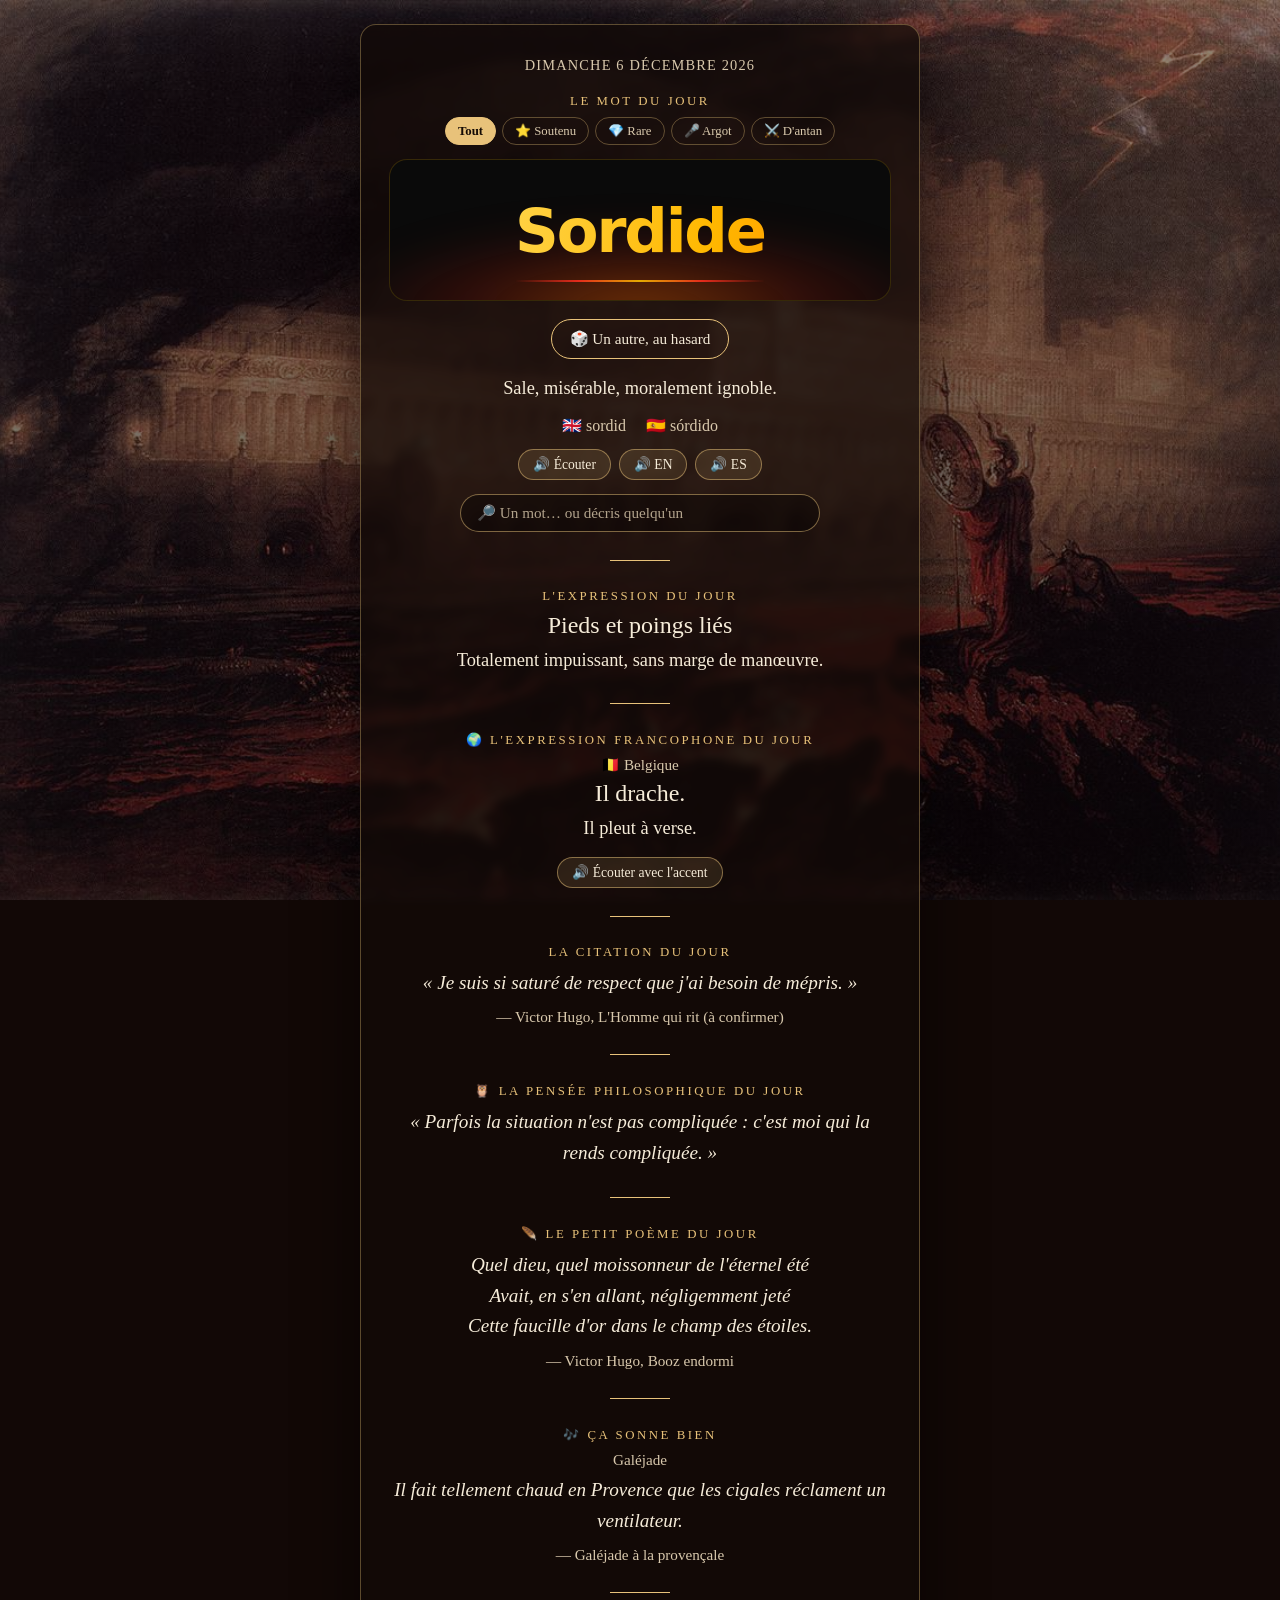
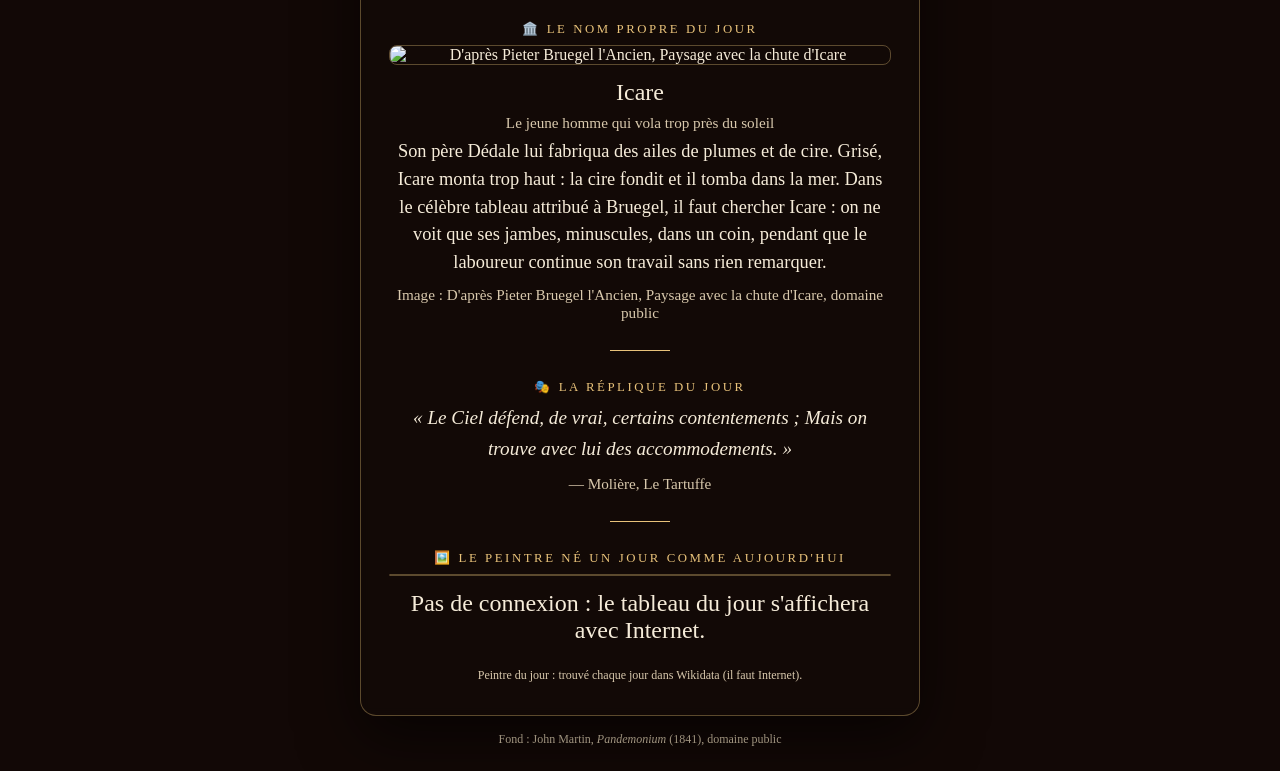
==== index.html @ 95950f17 "Pandémonium des mots Co-Authored-By: Claude Opus 5.5 <noreply@anthropic.com>" ====
<!DOCTYPE html>
<html lang="fr">
<head>
  <meta charset="UTF-8">
  <meta name="viewport" content="width=device-width, initial-scale=1">
  <title>Mot du jour</title>
  <link rel="stylesheet" href="style.css">
</head>
<body>
  <main class="carte">
    <p class="date" id="date">…</p>

    <section class="bloc">
      <h2 class="etiquette" id="etiquette-mot">Le mot du jour</h2>
      <div class="categories" id="categories">
        <button class="categorie active" data-cat="tout" type="button">Tout</button>
        <button class="categorie" data-cat="utile" type="button">⭐ Soutenu</button>
        <button class="categorie" data-cat="rare" type="button">💎 Rare</button>
        <button class="categorie" data-cat="argot" type="button">🎤 Argot</button>
        <button class="categorie" data-cat="antan" type="button">⚔️ D'antan</button>
      </div>
      <div class="feu">
        <h1 class="mot" id="mot">…</h1>
      </div>
      <button class="bouton bouton-haut" id="hasard" type="button">🎲 Un autre, au hasard</button>
      <p class="definition" id="definition">…</p>
      <p class="langues">
        <span>🇬🇧 <span id="anglais">…</span></span>
        <span>🇪🇸 <span id="espagnol">…</span></span>
      </p>
      <div class="voix" id="voix">
        <button class="bouton-voix" type="button" data-langue="fr">🔊 Écouter</button>
        <button class="bouton-voix" type="button" data-langue="en">🔊 EN</button>
        <button class="bouton-voix" type="button" data-langue="es">🔊 ES</button>
      </div>
      <div class="recherche">
        <input class="champ-recherche" id="recherche" type="search" placeholder="🔎 Un mot… ou décris quelqu'un" autocomplete="off" aria-label="Chercher un mot">
        <ul class="resultats" id="resultats" hidden></ul>
      </div>
    </section>

    <hr class="separateur">

    <section class="bloc">
      <h2 class="etiquette">L'expression du jour</h2>
      <p class="expression" id="expression">…</p>
      <p class="definition" id="sens">…</p>
    </section>

    <hr class="separateur">

    <section class="bloc">
      <h2 class="etiquette">🌍 L'expression francophone du jour</h2>
      <p class="pays" id="pays">…</p>
      <p class="expression" id="francophone">…</p>
      <p class="definition" id="francophone-sens">…</p>
      <div class="voix">
        <button class="bouton-voix" id="ecouter-accent" type="button">🔊 Écouter avec l'accent</button>
      </div>
    </section>

    <hr class="separateur">

    <section class="bloc">
      <h2 class="etiquette">La citation du jour</h2>
      <blockquote class="citation" id="citation">…</blockquote>
      <p class="auteur" id="auteur"></p>
    </section>

    <hr class="separateur">

    <section class="bloc">
      <h2 class="etiquette">🦉 La pensée philosophique du jour</h2>
      <blockquote class="citation" id="philosophie">…</blockquote>
      <p class="auteur" id="philosophe"></p>
    </section>

    <hr class="separateur">

    <section class="bloc">
      <h2 class="etiquette">🪶 Le petit poème du jour</h2>
      <blockquote class="citation poeme" id="poeme">…</blockquote>
      <p class="auteur" id="poete"></p>
    </section>

    <hr class="separateur">

    <section class="bloc">
      <h2 class="etiquette">🎶 Ça sonne bien</h2>
      <p class="pays" id="sonore-type">…</p>
      <blockquote class="citation poeme" id="sonore">…</blockquote>
      <p class="auteur" id="sonore-info"></p>
    </section>

    <hr class="separateur">

    <section class="bloc">
      <h2 class="etiquette">🏛️ Le nom propre du jour</h2>
      <img class="oeuvre" id="nom-propre-image" alt="" hidden>
      <p class="expression" id="nom-propre">…</p>
      <p class="pays" id="nom-propre-qui"></p>
      <p class="definition" id="nom-propre-anecdote"></p>
      <p class="auteur" id="nom-propre-credit"></p>
    </section>

    <hr class="separateur">

    <section class="bloc">
      <h2 class="etiquette">🎭 La réplique du jour</h2>
      <blockquote class="citation" id="replique">…</blockquote>
      <p class="auteur" id="piece"></p>
    </section>

    <hr class="separateur">

    <section class="bloc">
      <h2 class="etiquette">🖼️ Le peintre né un jour comme aujourd'hui</h2>
      <img class="oeuvre" id="oeuvre-image" alt="" hidden>
      <p class="expression" id="oeuvre">Recherche en cours…</p>
      <p class="auteur" id="peintre"></p>
    </section>

    <p class="source">Peintre du jour : trouvé chaque jour dans Wikidata (il faut Internet).</p>
  </main>

  <p class="credit" id="credit" hidden>Fond : John Martin, <em>Pandemonium</em> (1841), domaine public</p>

  <script src="mots-plus.js"></script>
  <script src="mots.js"></script>
  <script src="citations-plus.js"></script>
  <script src="contenus.js"></script>
  <script src="niveaux.js"></script>
  <script src="noms-propres.js"></script>
  <script src="script.js"></script>
</body>
</html>
---- style.css ----
/* Couleurs du site */
:root {
  --or: #e8c27a;
  --creme: #f6ecd9;
  --texte-doux: #d9c9ad;
  --carte: rgba(18, 10, 8, 0.72);
}

* { box-sizing: border-box; }

body {
  margin: 0;
  min-height: 100vh;
  display: flex;
  flex-direction: column;
  align-items: center;
  justify-content: center;
  padding: 24px 16px;
  font-family: Georgia, "Times New Roman", serif;
  color: var(--creme);
  background-color: #120806;
  /* 1. voile sombre pour bien lire  2. le tableau (images/fond.jpg)  3. fond de secours façon ciel de feu */
  background-image:
    linear-gradient(rgba(10, 5, 4, 0.45), rgba(10, 5, 4, 0.65)),
    url("images/fond.jpg"),
    radial-gradient(ellipse at 50% 85%, #c2410c 0%, #7c1d0a 30%, #2a0d07 60%, #0b0504 100%);
  background-size: cover, cover, cover;
  background-position: center;
  background-attachment: fixed;
}

.carte {
  width: 100%;
  max-width: 560px;
  padding: 32px 28px;
  border: 1px solid rgba(232, 194, 122, 0.35);
  border-radius: 16px;
  background: var(--carte);
  backdrop-filter: blur(4px);
  box-shadow: 0 20px 60px rgba(0, 0, 0, 0.6);
  text-align: center;
}

.date {
  margin: 0 0 20px;
  font-size: 0.9rem;
  letter-spacing: 0.08em;
  text-transform: uppercase;
  color: var(--texte-doux);
}

.etiquette {
  margin: 0 0 8px;
  font-size: 0.8rem;
  font-weight: normal;
  letter-spacing: 0.2em;
  text-transform: uppercase;
  color: var(--or);
}

/* ----- Le mot du jour : noir, jaune, rouge, version moderne et épurée ----- */
.feu {
  position: relative;
  display: block;
  margin: 0 0 18px;
  padding: 40px 24px 36px;
  background: #0a0a0a;
  border: 1px solid rgba(255, 184, 0, 0.18);
  border-radius: 18px;
  overflow: hidden;
  isolation: isolate;
}

/* Une lueur de braise, douce et floue, qui respire lentement sous le mot */
.feu::before {
  content: "";
  position: absolute;
  left: 50%;
  bottom: -70%;
  z-index: -1;
  width: 130%;
  height: 130%;
  transform: translateX(-50%);
  background: radial-gradient(ellipse at center, rgba(255, 106, 0, 0.42) 0%, rgba(220, 30, 10, 0.18) 38%, transparent 68%);
  filter: blur(18px);
  animation: braise 6s ease-in-out infinite alternate;
}

/* Un fin trait lumineux sous le mot */
.feu::after {
  content: "";
  position: absolute;
  left: 25%;
  right: 25%;
  bottom: 18px;
  height: 2px;
  border-radius: 2px;
  background: linear-gradient(90deg, transparent, #ff2e1f, #ffc400, #ff2e1f, transparent);
  opacity: 0.85;
}

@keyframes braise {
  0%   { opacity: 0.75; transform: translateX(-50%) scale(1); }
  100% { opacity: 1;    transform: translateX(-50%) scale(1.08); }
}

.mot {
  margin: 0;
  font-family: -apple-system, "SF Pro Display", "Segoe UI Variable Display", "Segoe UI", system-ui, "Helvetica Neue", Arial, sans-serif;
  font-size: clamp(2.4rem, 10vw, 3.8rem);
  font-weight: 800;
  line-height: 1.05;
  letter-spacing: -0.035em;
  overflow-wrap: anywhere;
  /* Dégradé jaune → orange → rouge, avec un reflet qui glisse lentement */
  color: #ffb800;
  background: linear-gradient(100deg, #ffe066 0%, #ffb800 30%, #ff6a00 60%, #ff2e1f 85%, #ffb800 100%);
  background-size: 220% 100%;
  -webkit-background-clip: text;
  background-clip: text;
  -webkit-text-fill-color: transparent;
  animation: reflet 9s linear infinite;
}

@keyframes reflet {
  from { background-position: 0% 50%; }
  to   { background-position: 220% 50%; }
}

/* Le mot apparaît en douceur à chaque affichage */
.mot.surgit {
  animation: surgir 0.8s cubic-bezier(0.2, 0.8, 0.2, 1) both, reflet 9s linear infinite;
}

@keyframes surgir {
  0%   { opacity: 0; transform: translateY(14px); filter: blur(8px); }
  100% { opacity: 1; transform: translateY(0);    filter: blur(0); }
}

@media (prefers-reduced-motion: reduce) {
  .feu::before, .mot, .mot.surgit { animation: none; }
}

.definition {
  margin: 0;
  font-size: 1.15rem;
  line-height: 1.5;
}

.langues {
  display: flex;
  flex-wrap: wrap;
  justify-content: center;
  gap: 8px 20px;
  margin: 14px 0 0;
  font-size: 1rem;
  color: var(--texte-doux);
}

.voix {
  display: flex;
  flex-wrap: wrap;
  justify-content: center;
  gap: 8px;
  margin-top: 14px;
}

.bouton-voix {
  padding: 6px 14px;
  font: inherit;
  font-size: 0.85rem;
  color: var(--creme);
  background: rgba(232, 194, 122, 0.12);
  border: 1px solid rgba(232, 194, 122, 0.5);
  border-radius: 999px;
  cursor: pointer;
}

.bouton-voix:hover { background: rgba(232, 194, 122, 0.25); }

/* Les catégories de mots */
.categories {
  display: flex;
  flex-wrap: wrap;
  justify-content: center;
  gap: 6px;
  margin: 0 0 14px;
}

.categorie {
  padding: 5px 12px;
  font: inherit;
  font-size: 0.8rem;
  color: var(--texte-doux);
  background: transparent;
  border: 1px solid rgba(232, 194, 122, 0.35);
  border-radius: 999px;
  cursor: pointer;
}

.categorie:hover { background: rgba(232, 194, 122, 0.12); }
.categorie.active { color: #140a04; background: var(--or); border-color: var(--or); font-weight: 600; }

/* Le grand bouton « au hasard », collé sous le mot */
.bouton.bouton-haut {
  display: block;
  margin: 4px auto 16px;
}

/* La recherche de mot */
.recherche {
  margin: 14px auto 0;
  max-width: 360px;
  text-align: left;
}

.champ-recherche {
  width: 100%;
  padding: 9px 16px;
  font: inherit;
  font-size: 0.95rem;
  color: var(--creme);
  background: rgba(0, 0, 0, 0.35);
  border: 1px solid rgba(232, 194, 122, 0.5);
  border-radius: 999px;
  outline: none;
}

.champ-recherche:focus { border-color: var(--or); }
.champ-recherche::placeholder { color: var(--texte-doux); opacity: 0.8; }

.resultats {
  list-style: none;
  margin: 6px 0 0;
  padding: 4px;
  max-height: 260px;
  overflow-y: auto;
  background: rgba(18, 10, 8, 0.95);
  border: 1px solid rgba(232, 194, 122, 0.35);
  border-radius: 14px;
}

.resultats li {
  padding: 8px 12px;
  border-radius: 10px;
  font-size: 0.9rem;
  color: var(--texte-doux);
  cursor: pointer;
}

.resultats li b { color: var(--creme); }
.resultats li:hover, .resultats li.actif { background: rgba(232, 194, 122, 0.18); }
.resultats .vide { cursor: default; font-style: italic; }

.pays {
  margin: 0 0 6px;
  font-size: 0.95rem;
  color: var(--texte-doux);
}

.expression {
  margin: 0 0 8px;
  font-size: 1.5rem;
  color: var(--creme);
}

.separateur {
  width: 60px;
  margin: 28px auto;
  border: 0;
  border-top: 1px solid var(--or);
}

.citation {
  margin: 0;
  font-size: 1.2rem;
  font-style: italic;
  line-height: 1.6;
}

.auteur {
  margin: 10px 0 0;
  font-size: 0.95rem;
  color: var(--texte-doux);
}

.ton {
  margin: 8px 0 0;
  font-size: 0.9rem;
  font-style: italic;
  line-height: 1.5;
  color: var(--texte-doux);
}

.poeme { white-space: pre-line; }

.oeuvre {
  display: block;
  width: 100%;
  max-height: 340px;
  object-fit: contain;
  margin: 4px auto 14px;
  border: 1px solid rgba(232, 194, 122, 0.35);
  border-radius: 8px;
}

.lien a {
  color: var(--or);
}

.source {
  margin: 24px 0 0;
  font-size: 0.75rem;
  color: var(--texte-doux);
}

.bouton {
  margin-top: 28px;
  padding: 10px 18px;
  font: inherit;
  font-size: 0.95rem;
  color: var(--creme);
  background: transparent;
  border: 1px solid var(--or);
  border-radius: 999px;
  cursor: pointer;
}

.bouton:hover { background: rgba(232, 194, 122, 0.15); }

.credit {
  margin: 16px 0 0;
  font-size: 0.75rem;
  color: var(--texte-doux);
}
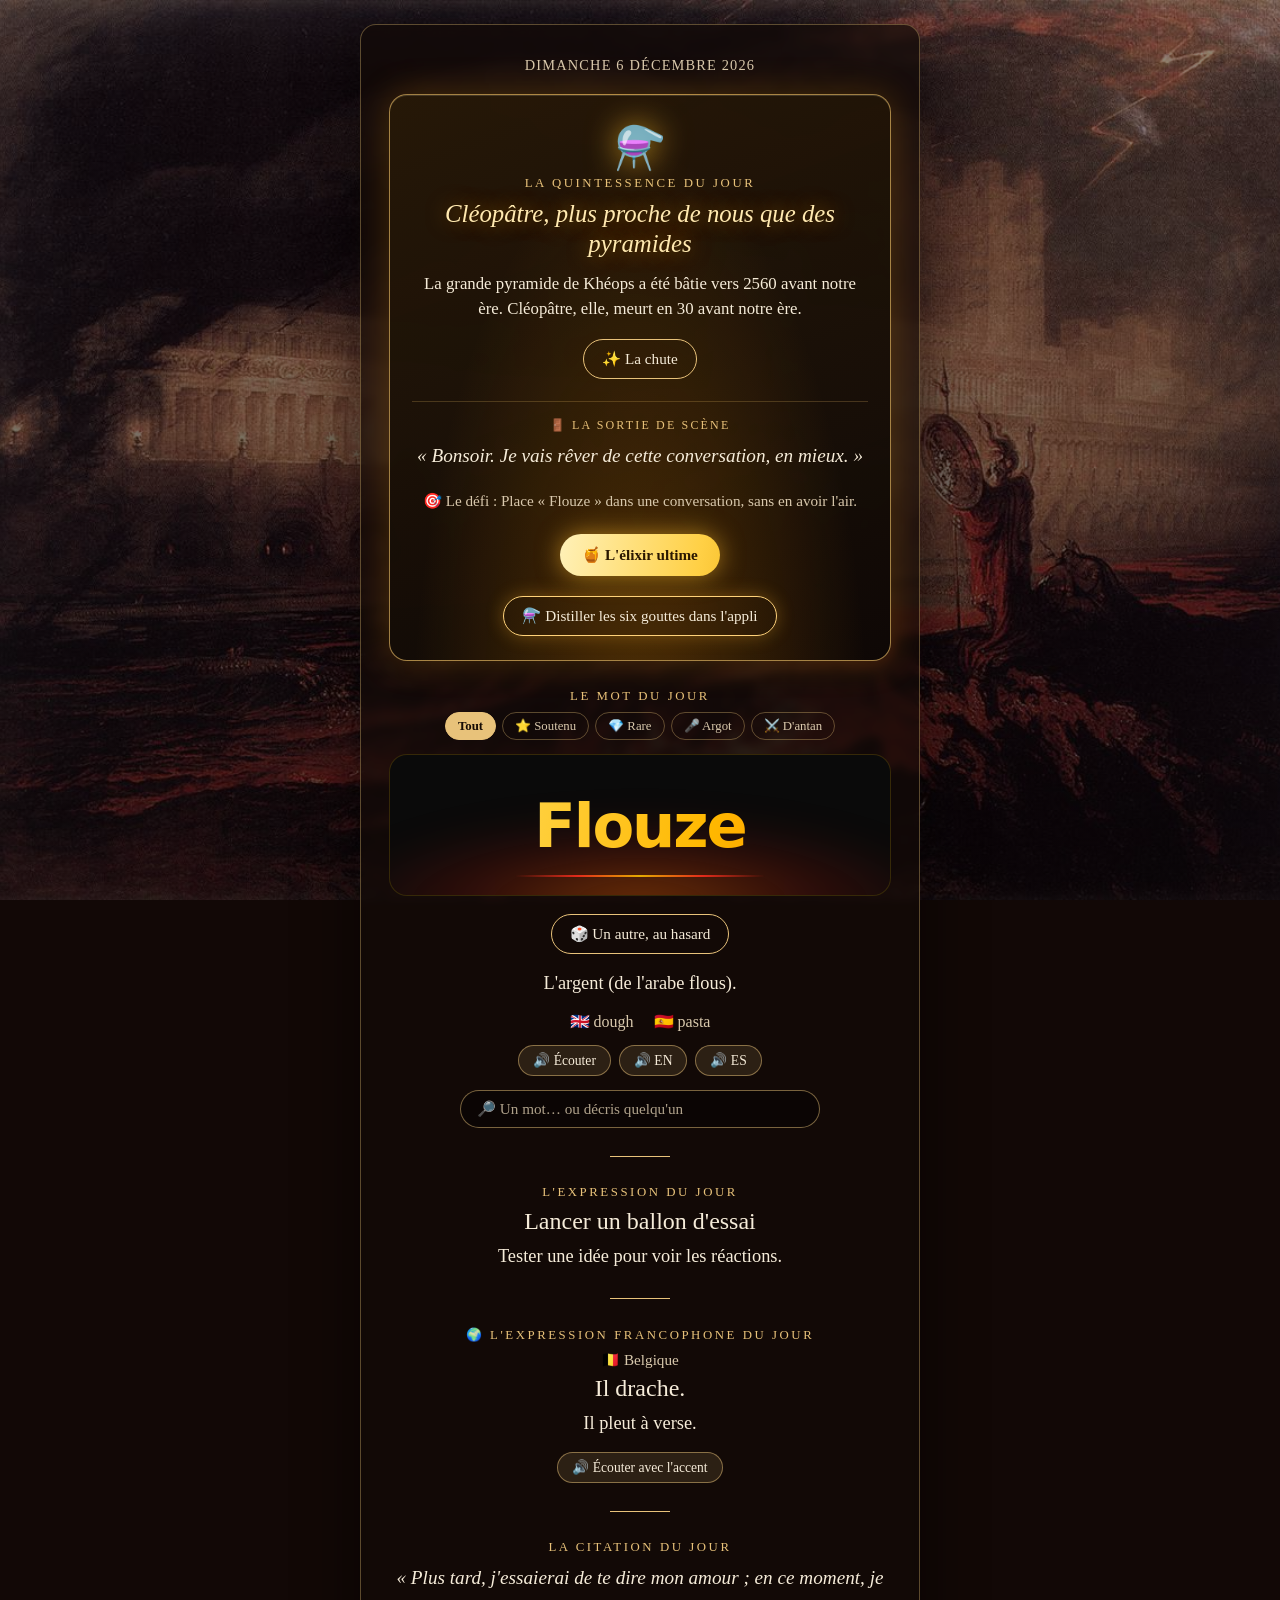
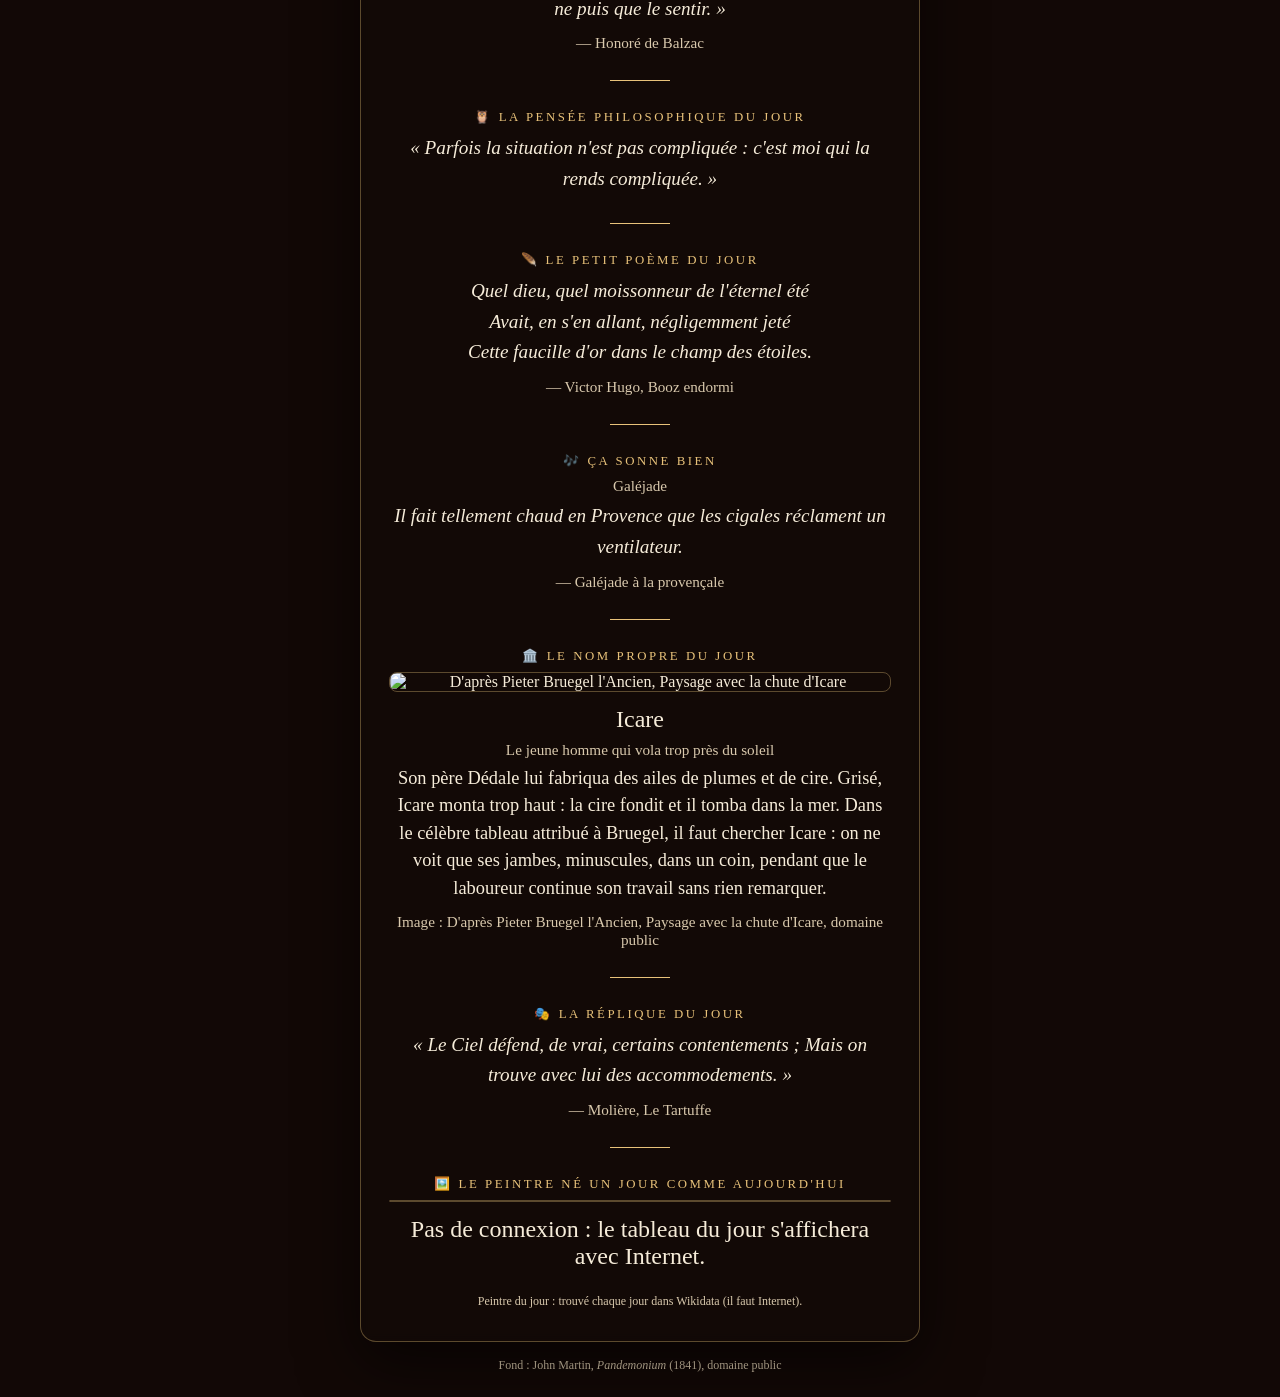
==== commit 8d565fa5: "La quintessence et l'élixir ultime (v35) Co-Authored-By: Claude Opus 5.5 <noreply@anthropic.com>" ====
--- a/index.html
+++ b/index.html
@@ -9,6 +9,28 @@
 <body>
   <main class="carte">
     <p class="date" id="date">…</p>
+
+    <!-- La quintessence du jour : l'anecdote, la chute, le défi et la sortie de scène -->
+    <section class="bloc quintessence" id="quintessence">
+      <span class="q-etincelle" aria-hidden="true"></span><span class="q-etincelle" aria-hidden="true"></span><span class="q-etincelle" aria-hidden="true"></span><span class="q-etincelle" aria-hidden="true"></span><span class="q-etincelle" aria-hidden="true"></span>
+      <p class="q-alambic" aria-hidden="true">⚗️</p>
+      <h2 class="etiquette" id="q-etiquette">La quintessence du soir</h2>
+      <p class="q-anecdote-titre" id="q-titre">…</p>
+      <p class="definition" id="q-recit">…</p>
+      <button class="bouton q-bouton-chute" id="q-bouton-chute" type="button">✨ La chute</button>
+      <p class="q-chute" id="q-chute" hidden></p>
+      <div class="q-sortie">
+        <p class="q-petite-etiquette">🚪 La sortie de scène</p>
+        <blockquote class="citation" id="q-sortie">…</blockquote>
+      </div>
+      <p class="q-defi" id="q-defi"></p>
+      <button class="bouton q-bouton-elixir" id="q-bouton-elixir" type="button">🍯 L'élixir ultime</button>
+      <div class="q-elixir" id="q-elixir" hidden>
+        <p class="q-petite-etiquette">La tirade du soir, à déclamer</p>
+        <p class="q-tirade" id="q-tirade"></p>
+      </div>
+      <a class="bouton q-vers-appli" href="app/">⚗️ Distiller les six gouttes dans l'appli</a>
+    </section>
 
     <section class="bloc">
       <h2 class="etiquette" id="etiquette-mot">Le mot du jour</h2>
@@ -131,6 +153,7 @@
   <script src="contenus.js"></script>
   <script src="niveaux.js"></script>
   <script src="noms-propres.js"></script>
+  <script src="quintessence.js"></script>
   <script src="script.js"></script>
 </body>
 </html>
--- a/style.css
+++ b/style.css
@@ -333,3 +333,128 @@
   font-size: 0.75rem;
   color: var(--texte-doux);
 }
+
+/* ===== La quintessence du jour : un écrin d'or, des étincelles qui montent ===== */
+.quintessence {
+  position: relative;
+  margin: 0 0 28px;
+  padding: 28px 22px 24px;
+  text-align: center;
+  background:
+    radial-gradient(ellipse at 50% 120%, rgba(255, 150, 0, 0.28), transparent 65%),
+    linear-gradient(160deg, rgba(40, 26, 8, 0.92), rgba(14, 8, 6, 0.94));
+  border: 1px solid rgba(255, 205, 110, 0.6);
+  border-radius: 18px;
+  box-shadow: 0 0 36px rgba(255, 160, 0, 0.22), inset 0 1px 0 rgba(255, 240, 200, 0.15);
+  overflow: hidden;
+  isolation: isolate;
+  animation: q-pouls 3.4s ease-in-out infinite;
+}
+.quintessence[hidden] { display: none; }
+.quintessence::after {
+  content: "";
+  position: absolute;
+  inset: 0;
+  z-index: -1;
+  background: linear-gradient(105deg, transparent 38%, rgba(255, 236, 170, 0.18) 50%, transparent 62%);
+  transform: translateX(-120%);
+  animation: q-reflet 5s ease-in-out infinite;
+}
+.q-alambic { margin: 0 0 4px; font-size: 2.6rem; filter: drop-shadow(0 0 16px rgba(255, 190, 40, 0.8)); animation: q-flotte 3.4s ease-in-out infinite; }
+.q-anecdote-titre {
+  margin: 4px 0 12px;
+  font-size: 1.55rem;
+  font-style: italic;
+  line-height: 1.2;
+  color: #ffe9b0;
+  text-shadow: 0 0 20px rgba(255, 170, 0, 0.5);
+}
+.quintessence .definition { font-size: 1.05rem; }
+.q-bouton-chute { margin-top: 18px; }
+.q-chute {
+  margin: 18px 0 0;
+  padding-top: 14px;
+  font-size: 1.02rem;
+  line-height: 1.6;
+  color: #ffe9b0;
+  border-top: 1px solid rgba(255, 205, 110, 0.35);
+  animation: q-apparait 0.7s ease;
+}
+.q-sortie { margin: 22px 0 0; padding-top: 16px; border-top: 1px solid rgba(255, 205, 110, 0.2); }
+.q-petite-etiquette { margin: 0 0 8px; font-size: 0.75rem; letter-spacing: 0.18em; text-transform: uppercase; color: var(--or); }
+.q-defi { margin: 18px 0 0; font-size: 0.95rem; line-height: 1.5; color: var(--texte-doux); }
+.q-vers-appli { display: inline-block; margin-top: 20px; text-decoration: none; border-color: #ffd27a; box-shadow: 0 0 18px rgba(255, 180, 40, 0.3); }
+
+/* Les étincelles qui montent dans l'écrin (et une gerbe quand on révèle la chute) */
+.q-etincelle {
+  position: absolute;
+  bottom: -10px;
+  z-index: -1;
+  width: 5px;
+  height: 5px;
+  border-radius: 50%;
+  background: radial-gradient(circle, #fff6d8, #ffb800 55%, transparent 70%);
+  box-shadow: 0 0 10px 2px rgba(255, 180, 0, 0.6);
+  opacity: 0;
+  animation: q-monte 6s linear infinite;
+}
+.q-etincelle:nth-child(1) { left: 12%; animation-delay: 0s; }
+.q-etincelle:nth-child(2) { left: 32%; animation-delay: 1.8s; width: 3px; height: 3px; }
+.q-etincelle:nth-child(3) { left: 55%; animation-delay: 3.1s; }
+.q-etincelle:nth-child(4) { left: 74%; animation-delay: 0.9s; width: 4px; height: 4px; }
+.q-etincelle:nth-child(5) { left: 90%; animation-delay: 4.2s; width: 3px; height: 3px; }
+.q-eclat .q-etincelle { animation-duration: 2.2s; }
+.q-eclat { animation: q-eclat 1.2s ease, q-pouls 3.4s ease-in-out 1.2s infinite; }
+
+@keyframes q-monte {
+  0%   { opacity: 0; transform: translate(0, 0); }
+  15%  { opacity: 1; }
+  100% { opacity: 0; transform: translate(14px, -420px); }
+}
+@keyframes q-pouls {
+  0%, 100% { box-shadow: 0 0 30px rgba(255, 160, 0, 0.18), inset 0 1px 0 rgba(255, 240, 200, 0.15); }
+  50%      { box-shadow: 0 0 52px rgba(255, 180, 0, 0.42), inset 0 1px 0 rgba(255, 240, 200, 0.15); }
+}
+@keyframes q-reflet { 0%, 55% { transform: translateX(-120%); } 100% { transform: translateX(120%); } }
+@keyframes q-flotte { 0%, 100% { transform: translateY(0) rotate(-3deg); } 50% { transform: translateY(-6px) rotate(3deg); } }
+@keyframes q-apparait { from { opacity: 0; transform: translateY(8px); filter: blur(6px); } to { opacity: 1; transform: none; filter: none; } }
+@keyframes q-eclat { 0% { filter: brightness(1); } 25% { filter: brightness(1.8); } 100% { filter: brightness(1); } }
+
+/* L'élixir ultime : la tirade sur un parchemin doré */
+.q-bouton-elixir {
+  display: block;
+  margin: 22px auto 0;
+  padding: 12px 22px;
+  font-weight: bold;
+  color: #2a1700;
+  background: linear-gradient(100deg, #fff1b8, #ffd045 40%, #e8a200 70%, #fff1b8);
+  background-size: 220% 100%;
+  border: none;
+  box-shadow: 0 0 24px rgba(255, 190, 40, 0.55);
+  animation: q-or-coule 4s linear infinite;
+}
+.q-bouton-elixir:hover { background: linear-gradient(100deg, #fff1b8, #ffd045 40%, #e8a200 70%, #fff1b8); background-size: 220% 100%; filter: brightness(1.1); }
+.q-elixir {
+  margin: 20px 0 0;
+  padding: 20px 18px;
+  text-align: left;
+  background: radial-gradient(ellipse at 50% 0%, rgba(255, 220, 120, 0.22), transparent 70%), rgba(60, 40, 10, 0.55);
+  border: 1px solid rgba(255, 215, 120, 0.7);
+  border-radius: 14px;
+  box-shadow: 0 0 36px rgba(255, 180, 0, 0.28);
+  animation: q-apparait 0.9s ease;
+}
+.q-elixir[hidden], .q-bouton-elixir[hidden], .q-bouton-chute[hidden] { display: none; }
+.q-tirade { margin: 0; font-size: 1.05rem; font-style: italic; line-height: 1.65; color: #fff3da; }
+.q-doree { border-color: #ffe08a; }
+.q-doree .q-etincelle { animation-duration: 1.8s; background: radial-gradient(circle, #fffbe8, #ffd045 55%, transparent 70%); }
+@media (max-width: 480px) {
+  .quintessence { padding: 24px 14px 20px; }
+  .q-elixir { padding: 16px 14px; }
+  .q-tirade { font-size: 1rem; }
+}
+@keyframes q-or-coule { from { background-position: 0% 50%; } to { background-position: 220% 50%; } }
+
+@media (prefers-reduced-motion: reduce) {
+  .quintessence, .quintessence::after, .q-alambic, .q-etincelle, .q-bouton-elixir { animation: none; }
+}
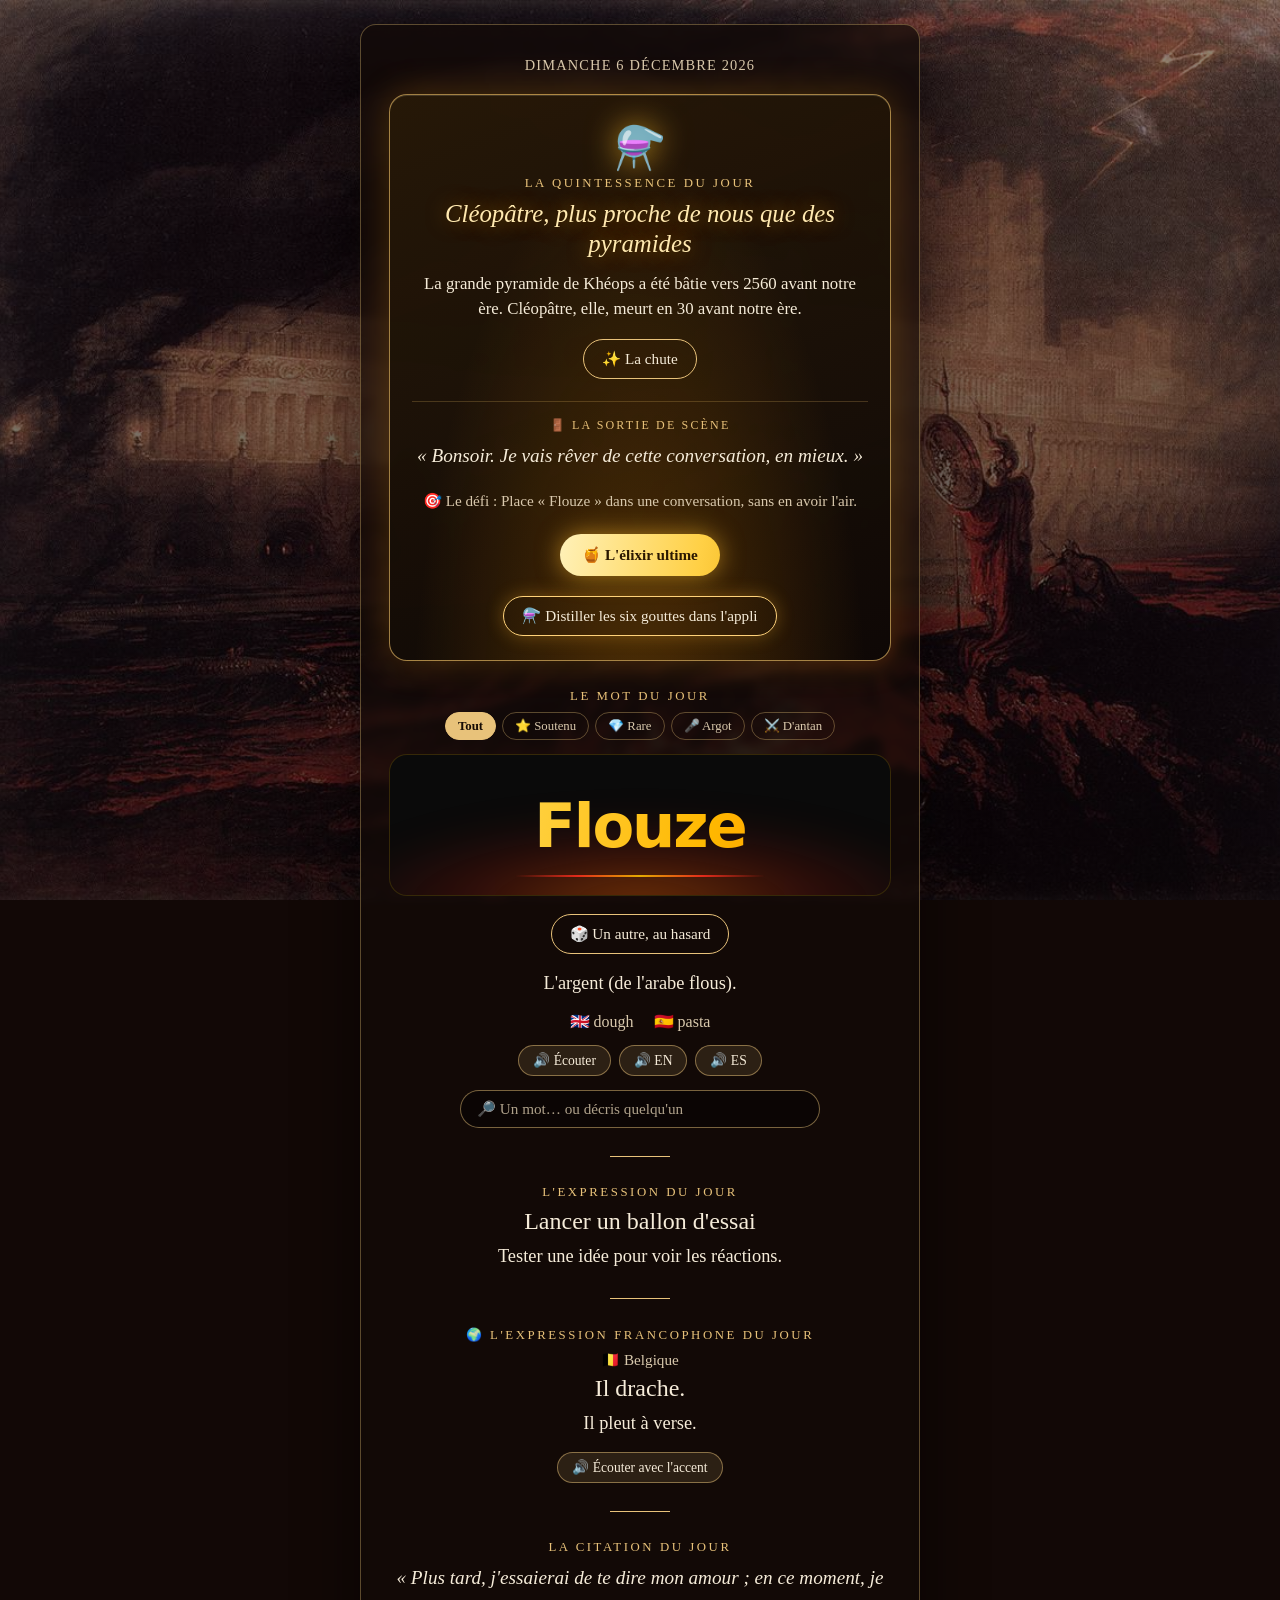
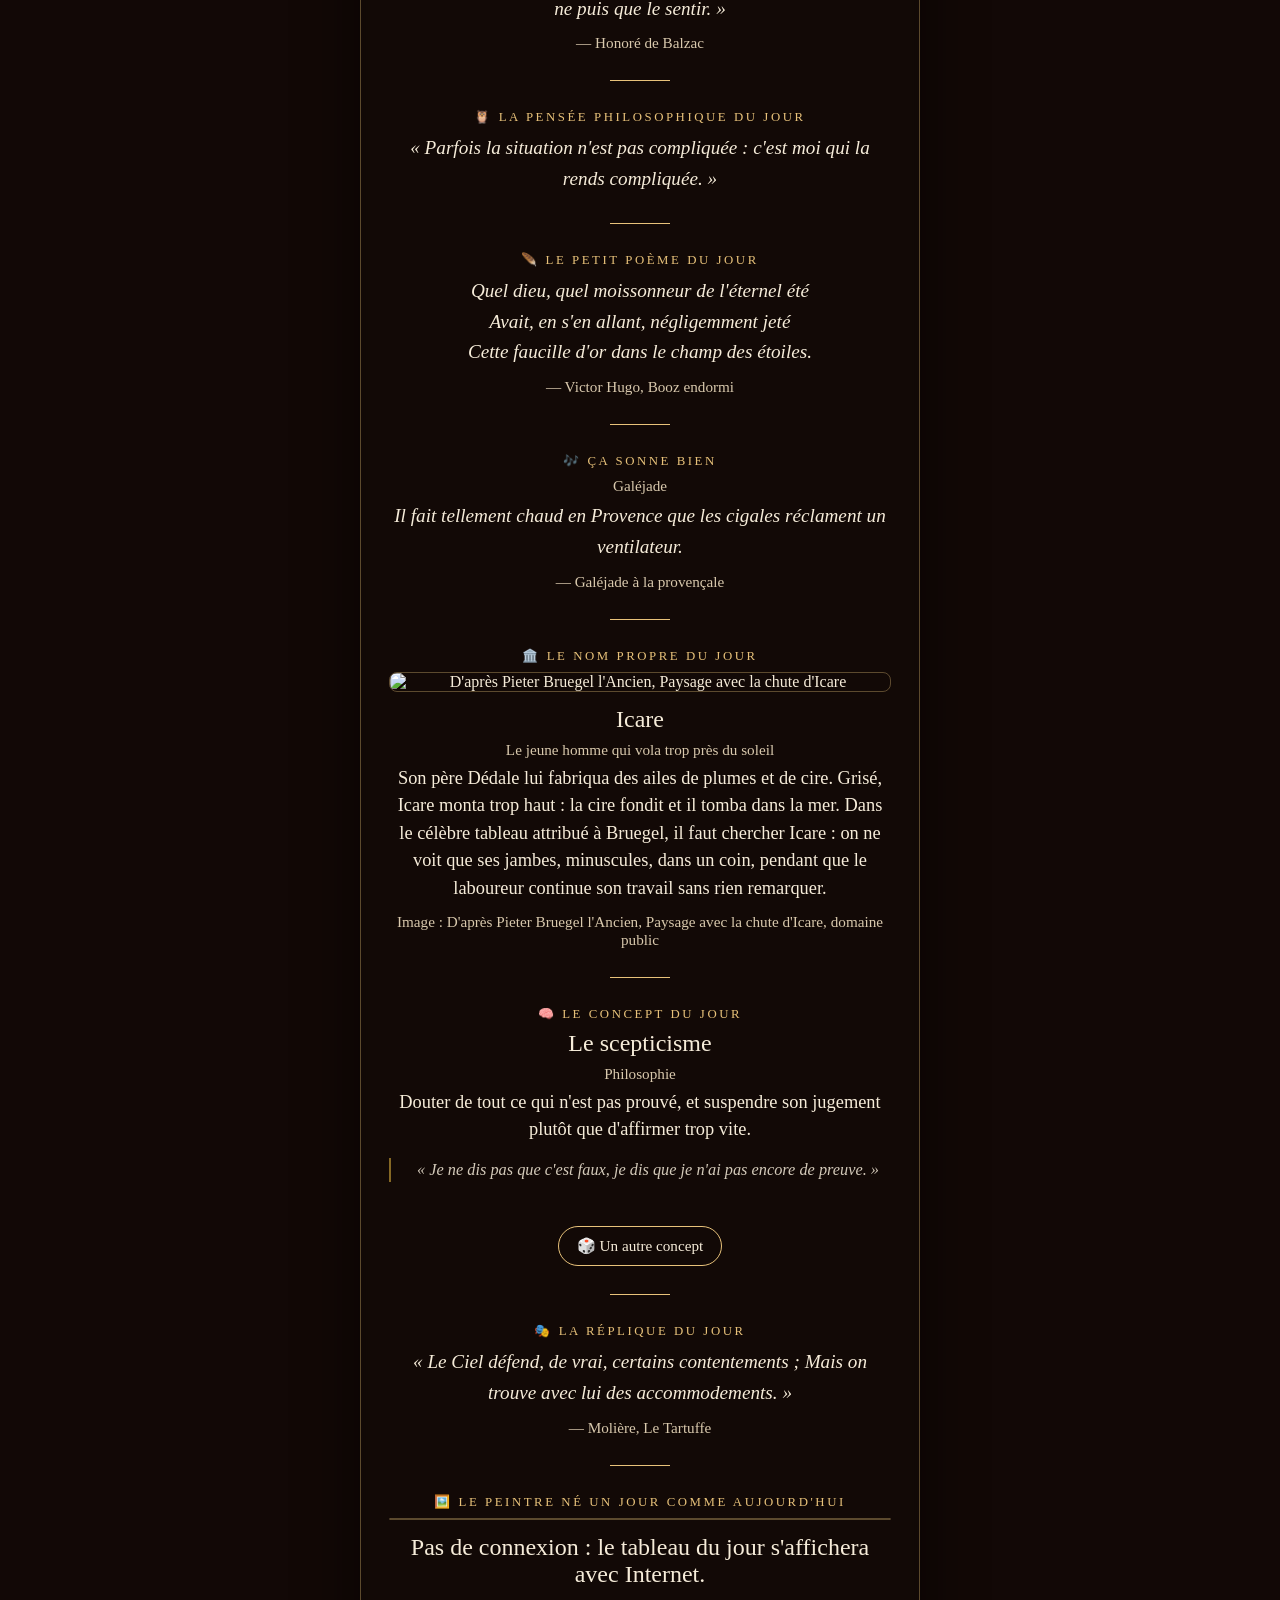
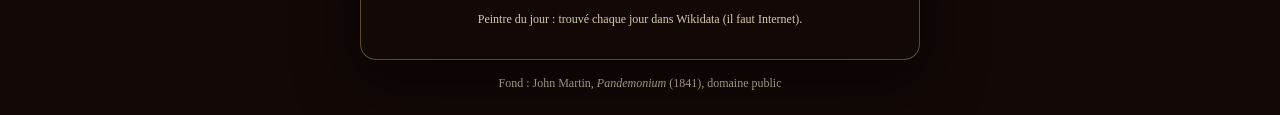
==== commit b4583502: "v40 : image à partager (publication et story), effet papillon et effet de l'observateur, concept du " ====
--- a/index.html
+++ b/index.html
@@ -127,6 +127,17 @@
 
     <hr class="separateur">
 
+    <section class="bloc" id="bloc-concept">
+      <h2 class="etiquette">🧠 Le concept du jour</h2>
+      <p class="expression" id="concept">…</p>
+      <p class="pays" id="concept-famille"></p>
+      <p class="definition" id="concept-explication"></p>
+      <p class="definition concept-exemple" id="concept-exemple"></p>
+      <button class="bouton" id="autre-concept" type="button">🎲 Un autre concept</button>
+    </section>
+
+    <hr class="separateur">
+
     <section class="bloc">
       <h2 class="etiquette">🎭 La réplique du jour</h2>
       <blockquote class="citation" id="replique">…</blockquote>
--- a/style.css
+++ b/style.css
@@ -147,6 +147,17 @@
   line-height: 1.5;
 }
 
+/* Le concept du jour : l'exemple, en retrait, sous l'explication */
+.concept-exemple {
+  margin: 14px 0 16px;
+  padding-left: 14px;
+  font-size: 1.02rem;
+  font-style: italic;
+  opacity: 0.85;
+  border-left: 2px solid rgba(245, 197, 66, 0.6);
+}
+#bloc-concept[hidden] { display: none; }
+
 .langues {
   display: flex;
   flex-wrap: wrap;
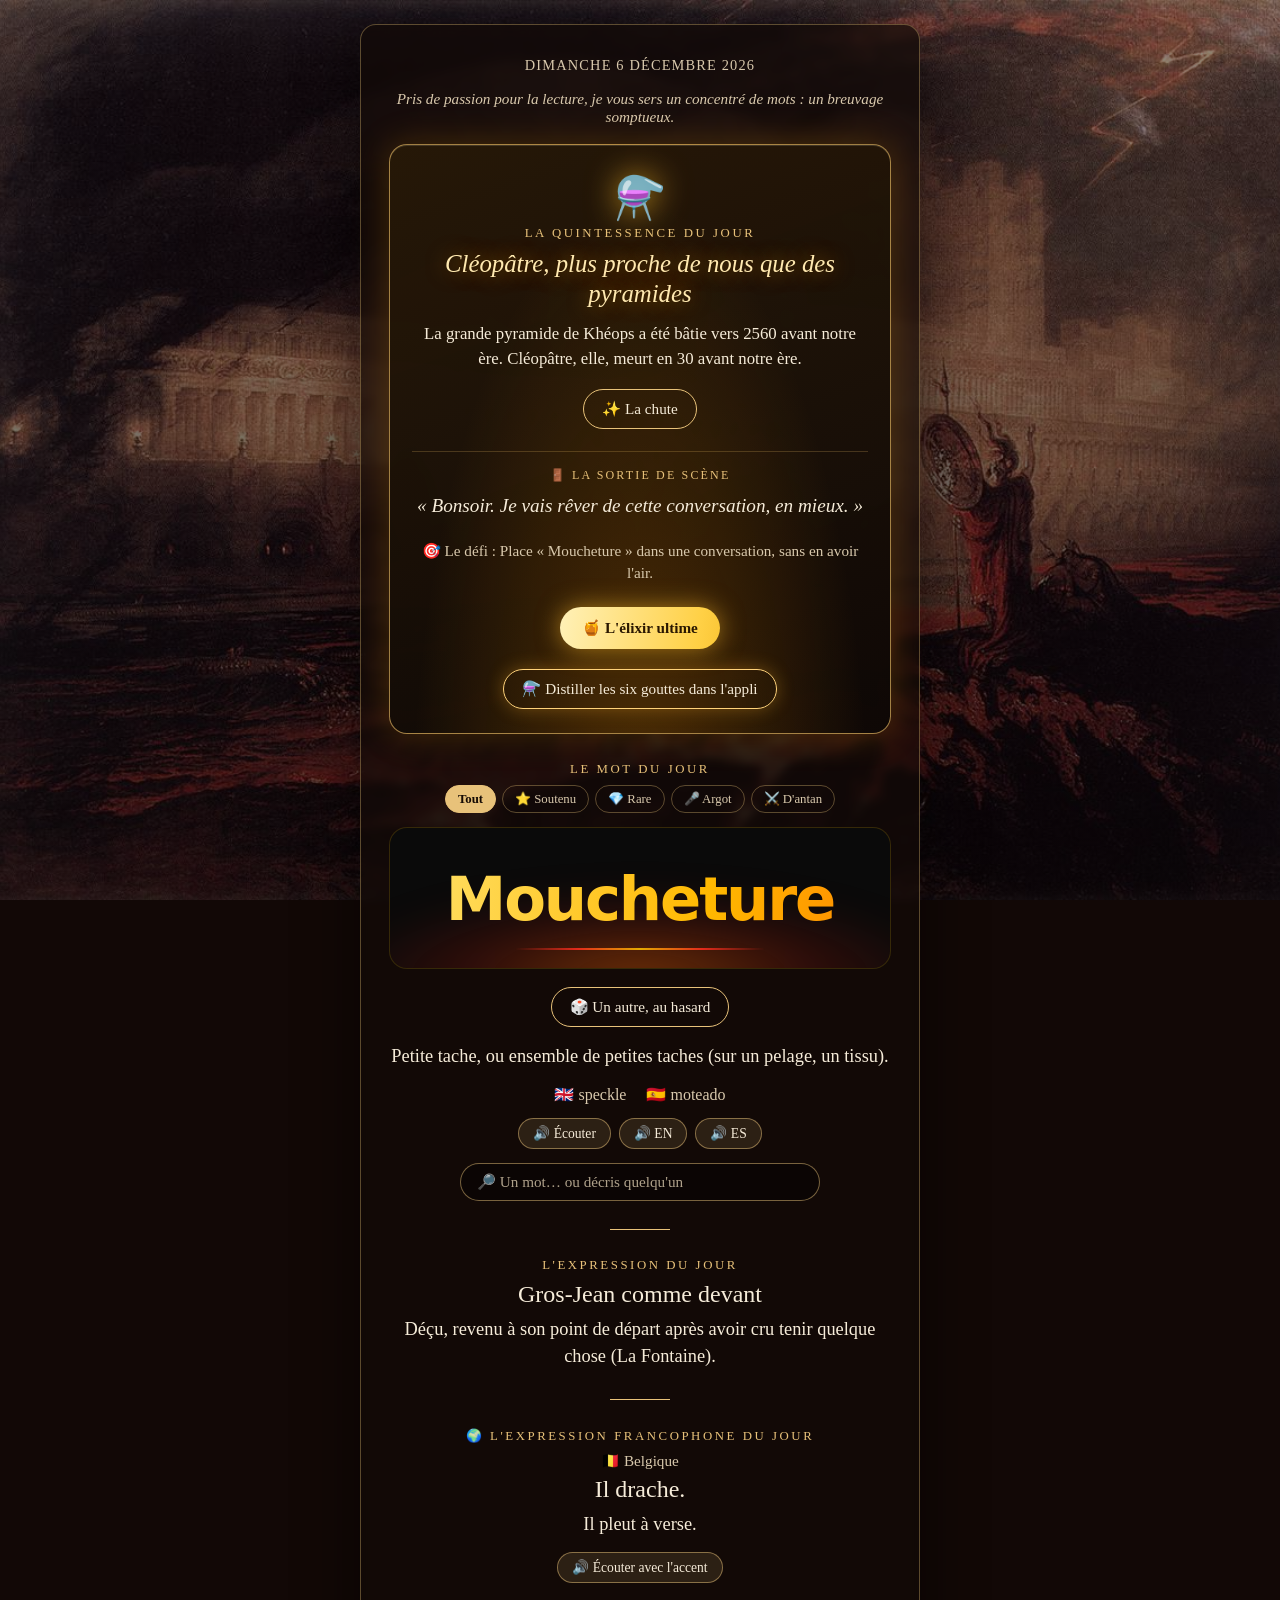
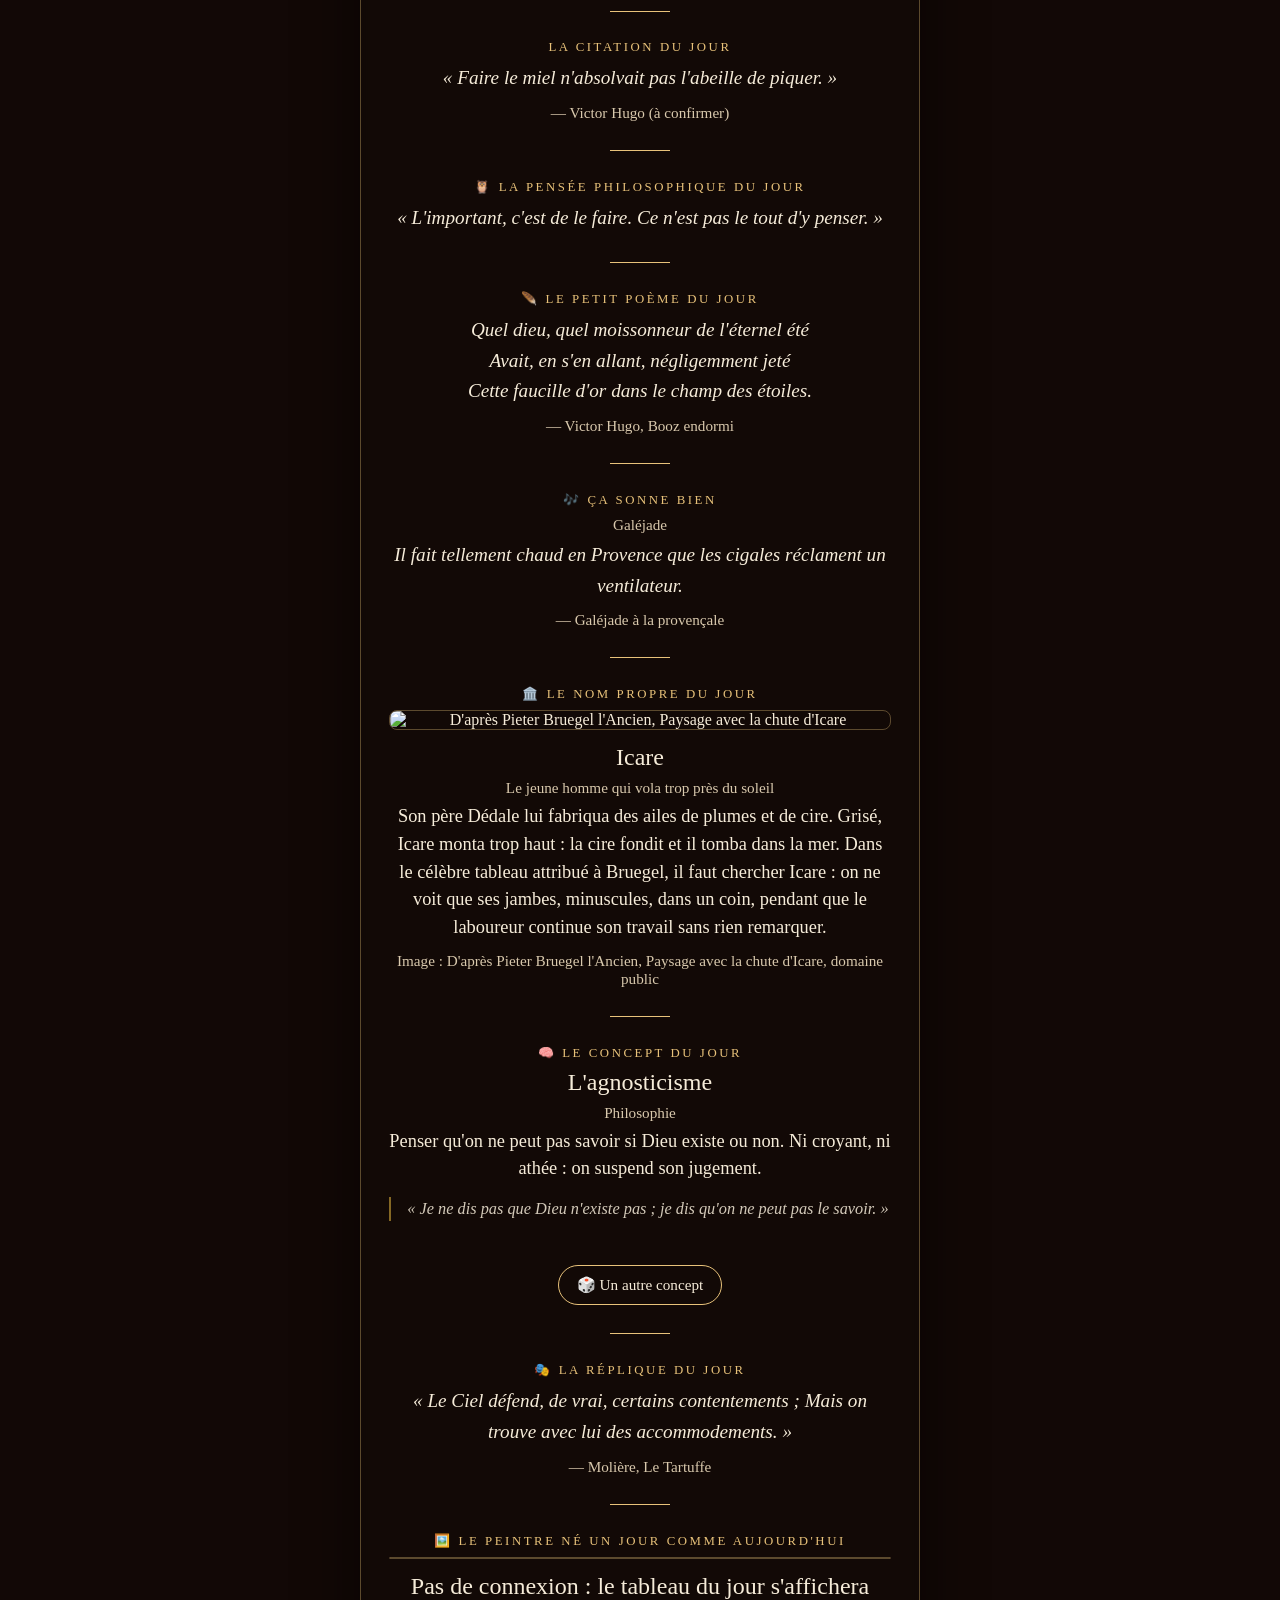
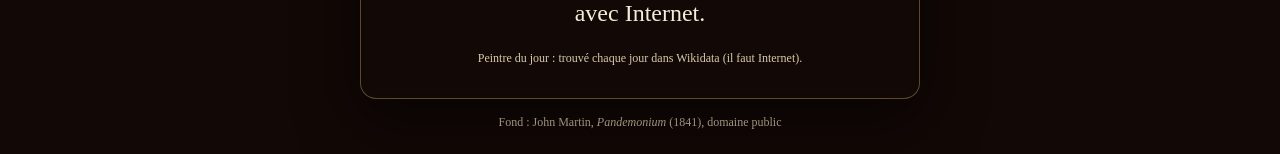
==== commit 682245be: "v46 : la signature, la DA en une phrase Co-Authored-By: Claude Opus 5.5 <noreply@anthropic.com>" ====
--- a/index.html
+++ b/index.html
@@ -9,6 +9,7 @@
 <body>
   <main class="carte">
     <p class="date" id="date">…</p>
+    <p class="signature">Pris de passion pour la lecture, je vous sers un concentré de mots : un breuvage somptueux.</p>
 
     <!-- La quintessence du jour : l'anecdote, la chute, le défi et la sortie de scène -->
     <section class="bloc quintessence" id="quintessence">
--- a/style.css
+++ b/style.css
@@ -319,6 +319,16 @@
   color: var(--or);
 }
 
+/* La signature : la direction artistique en une phrase */
+.signature {
+  margin: -4px 0 18px;
+  font-family: Georgia, "Times New Roman", serif;
+  font-size: 0.95rem;
+  font-style: italic;
+  text-align: center;
+  color: var(--texte-doux);
+}
+
 .source {
   margin: 24px 0 0;
   font-size: 0.75rem;
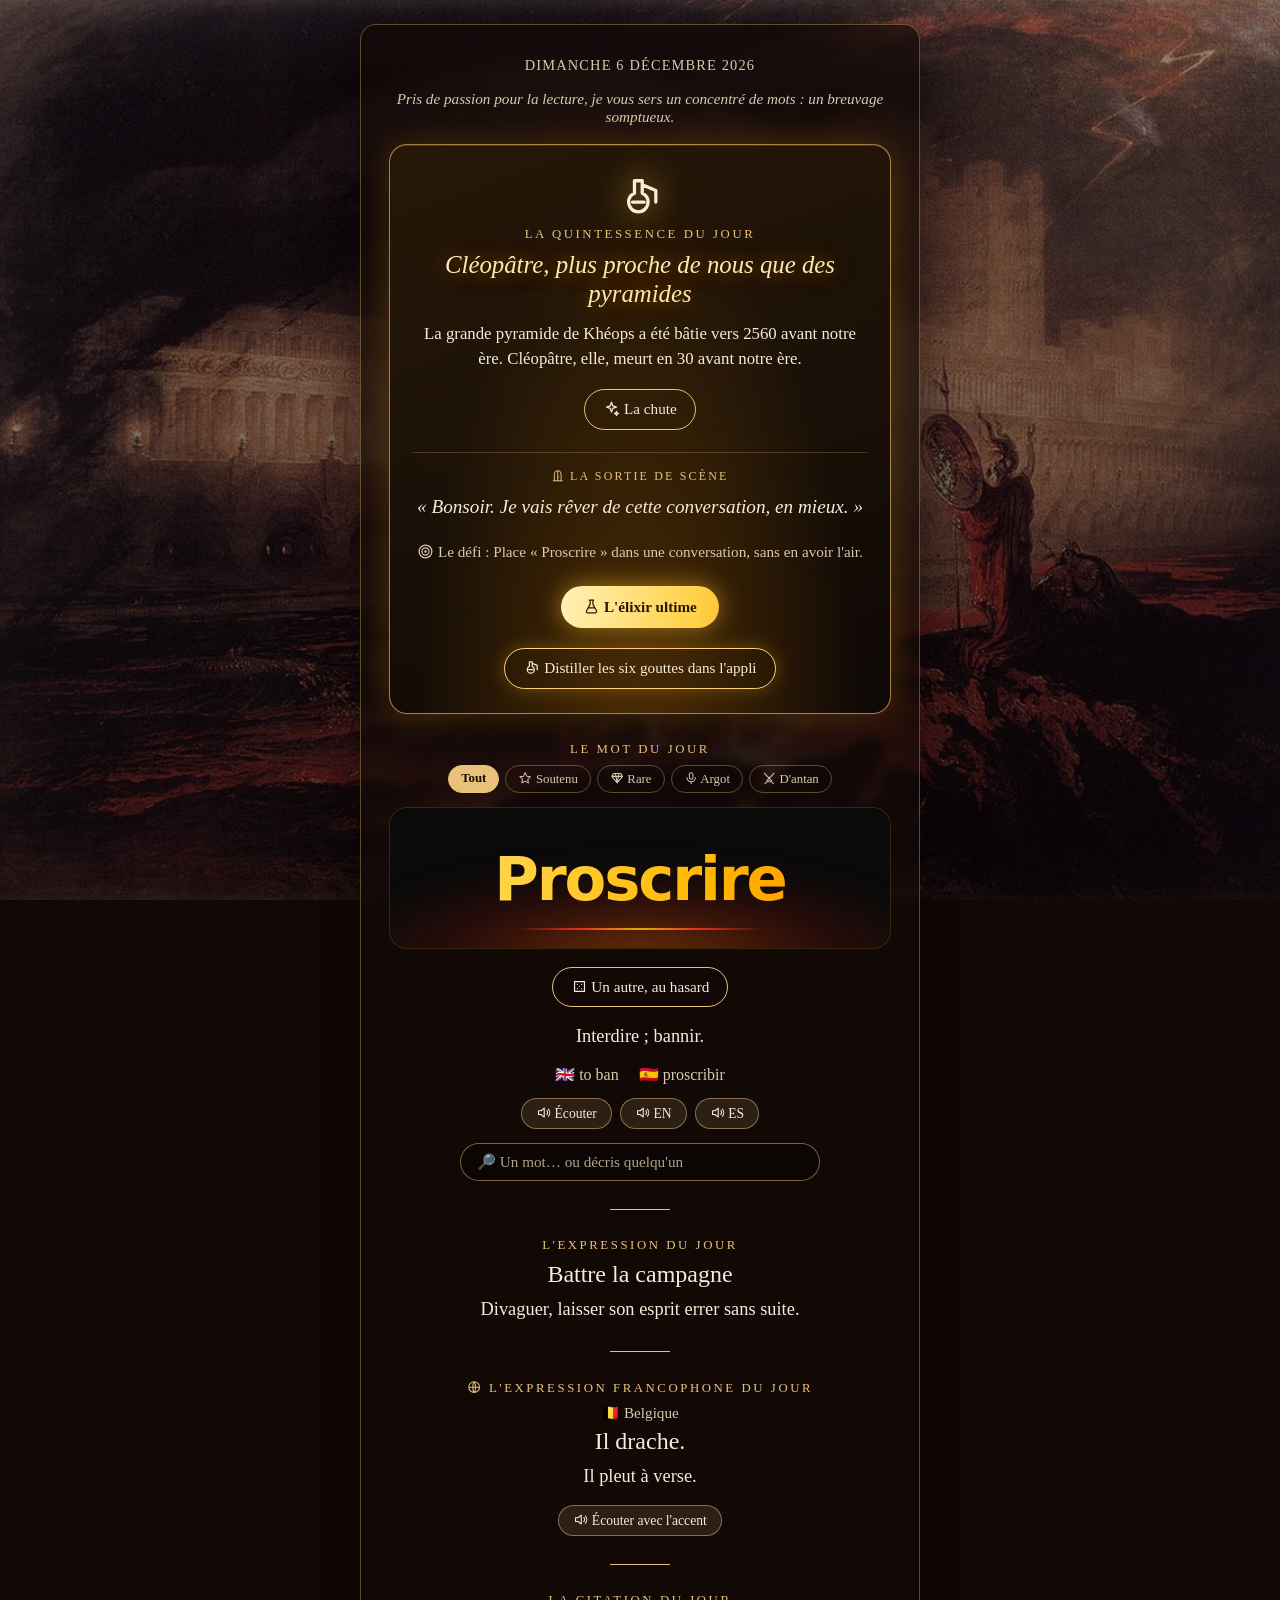
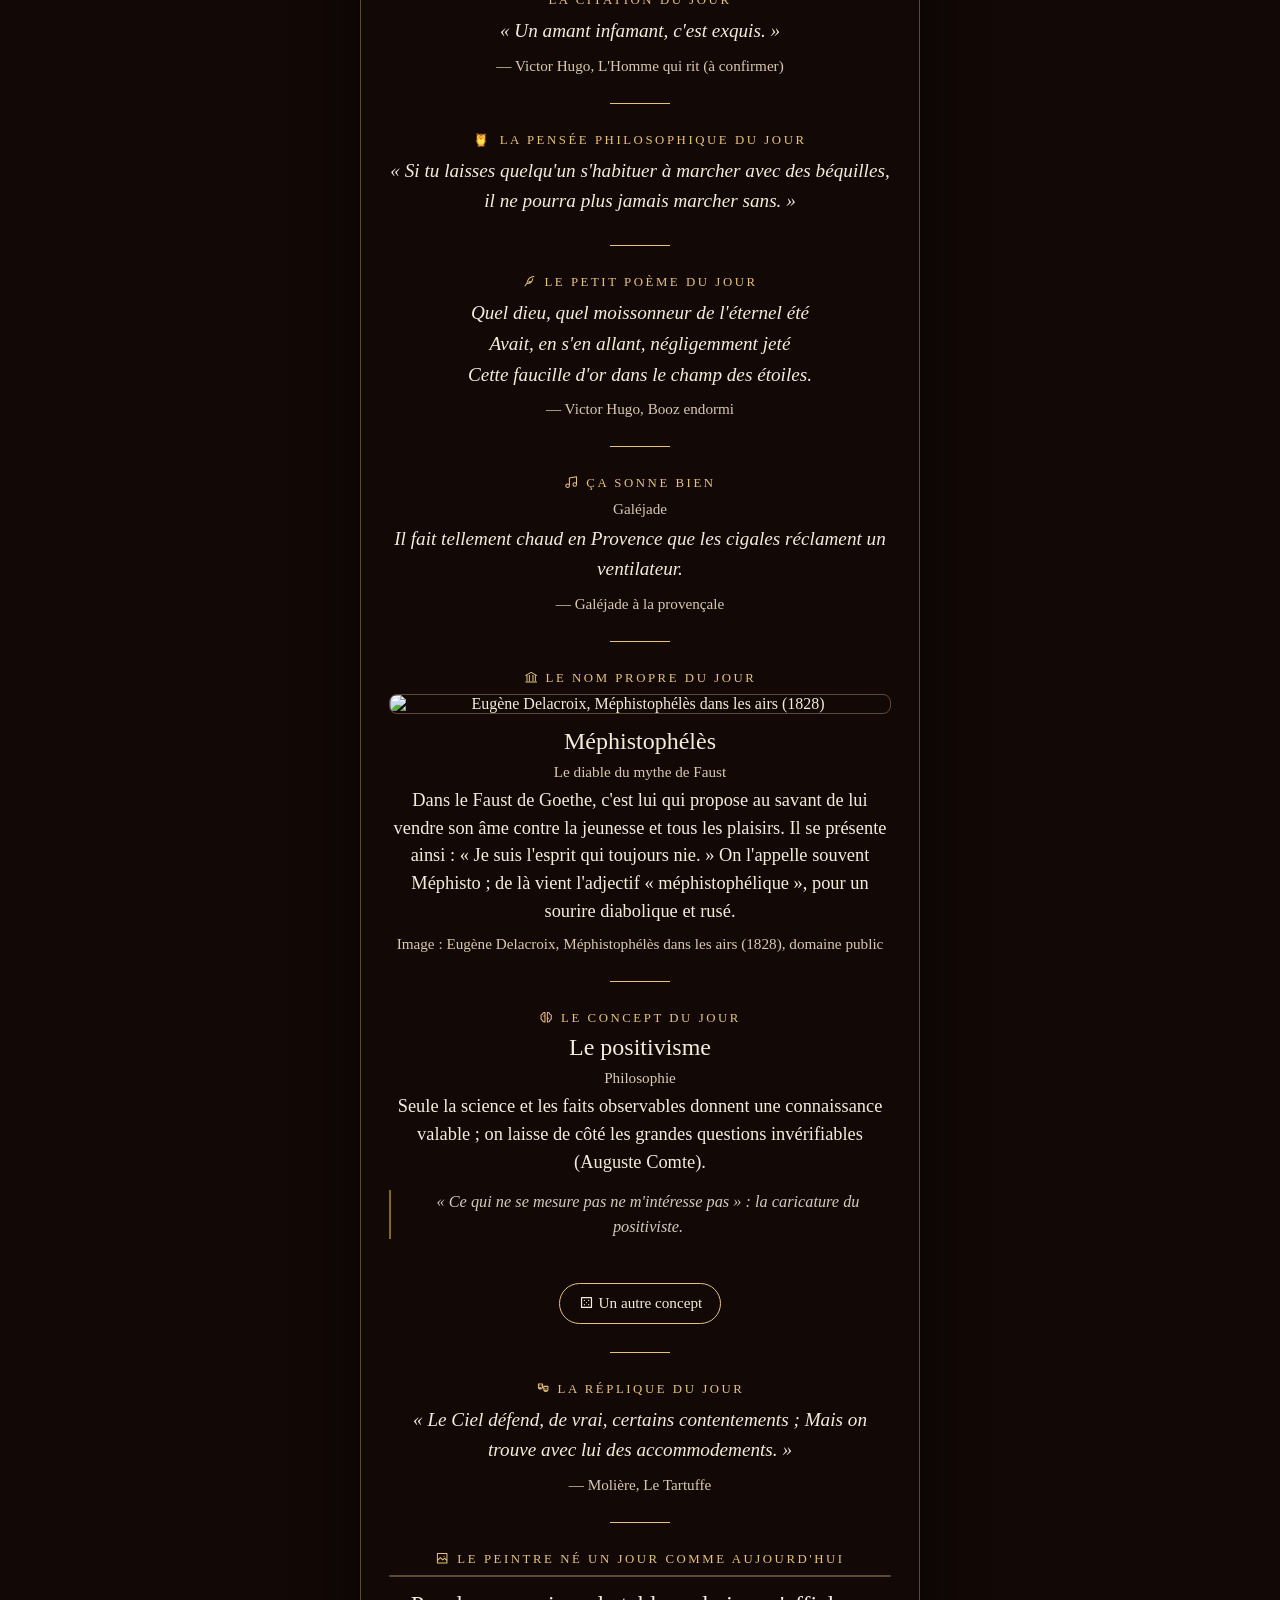
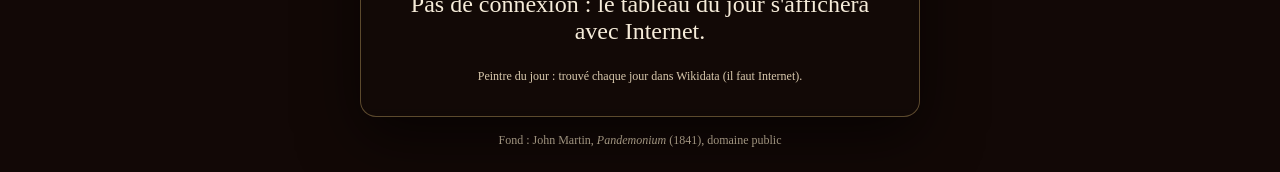
==== commit 9b9c5ad3: "v64 : les pictogrammes de Pandémonium Co-Authored-By: Claude Opus 5.5 <noreply@anthropic.com>" ====
--- a/index.html
+++ b/index.html
@@ -167,5 +167,6 @@
   <script src="noms-propres.js"></script>
   <script src="quintessence.js"></script>
   <script src="script.js"></script>
+  <script src="pictos.js"></script>
 </body>
 </html>
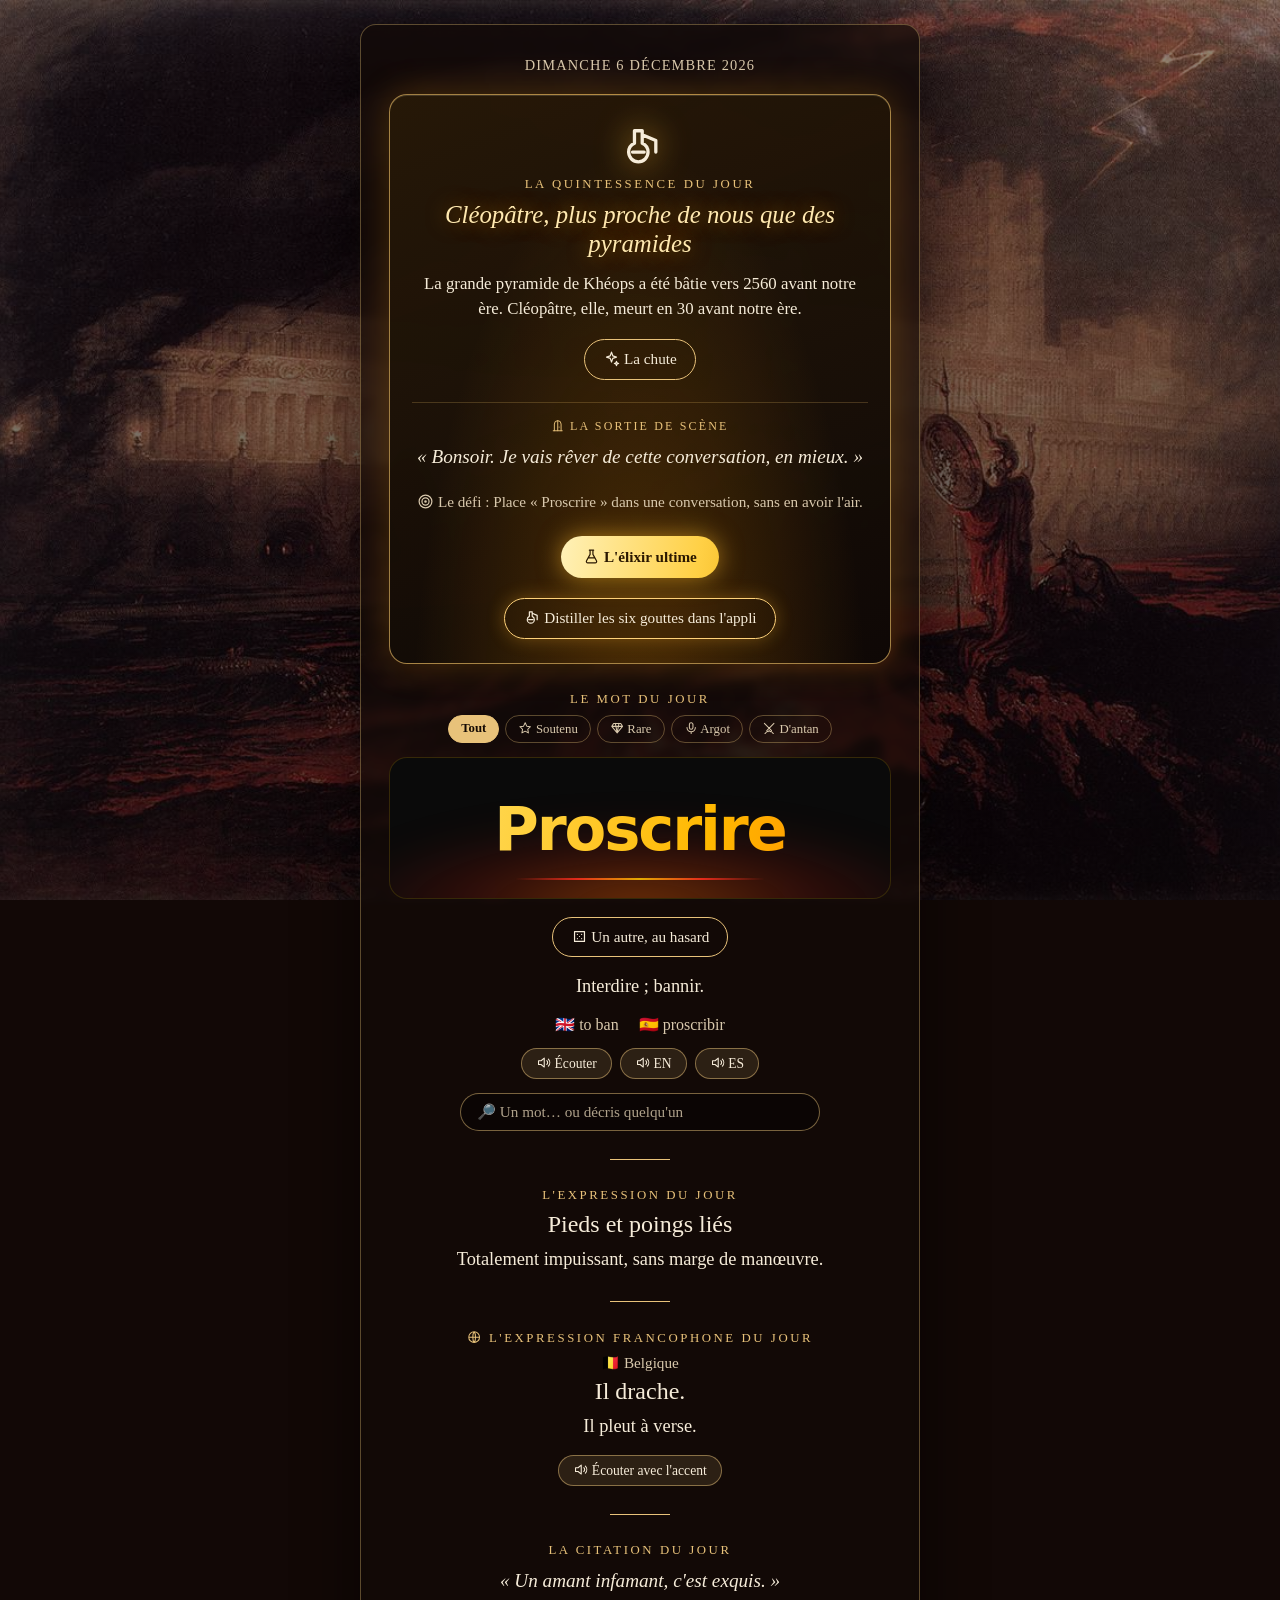
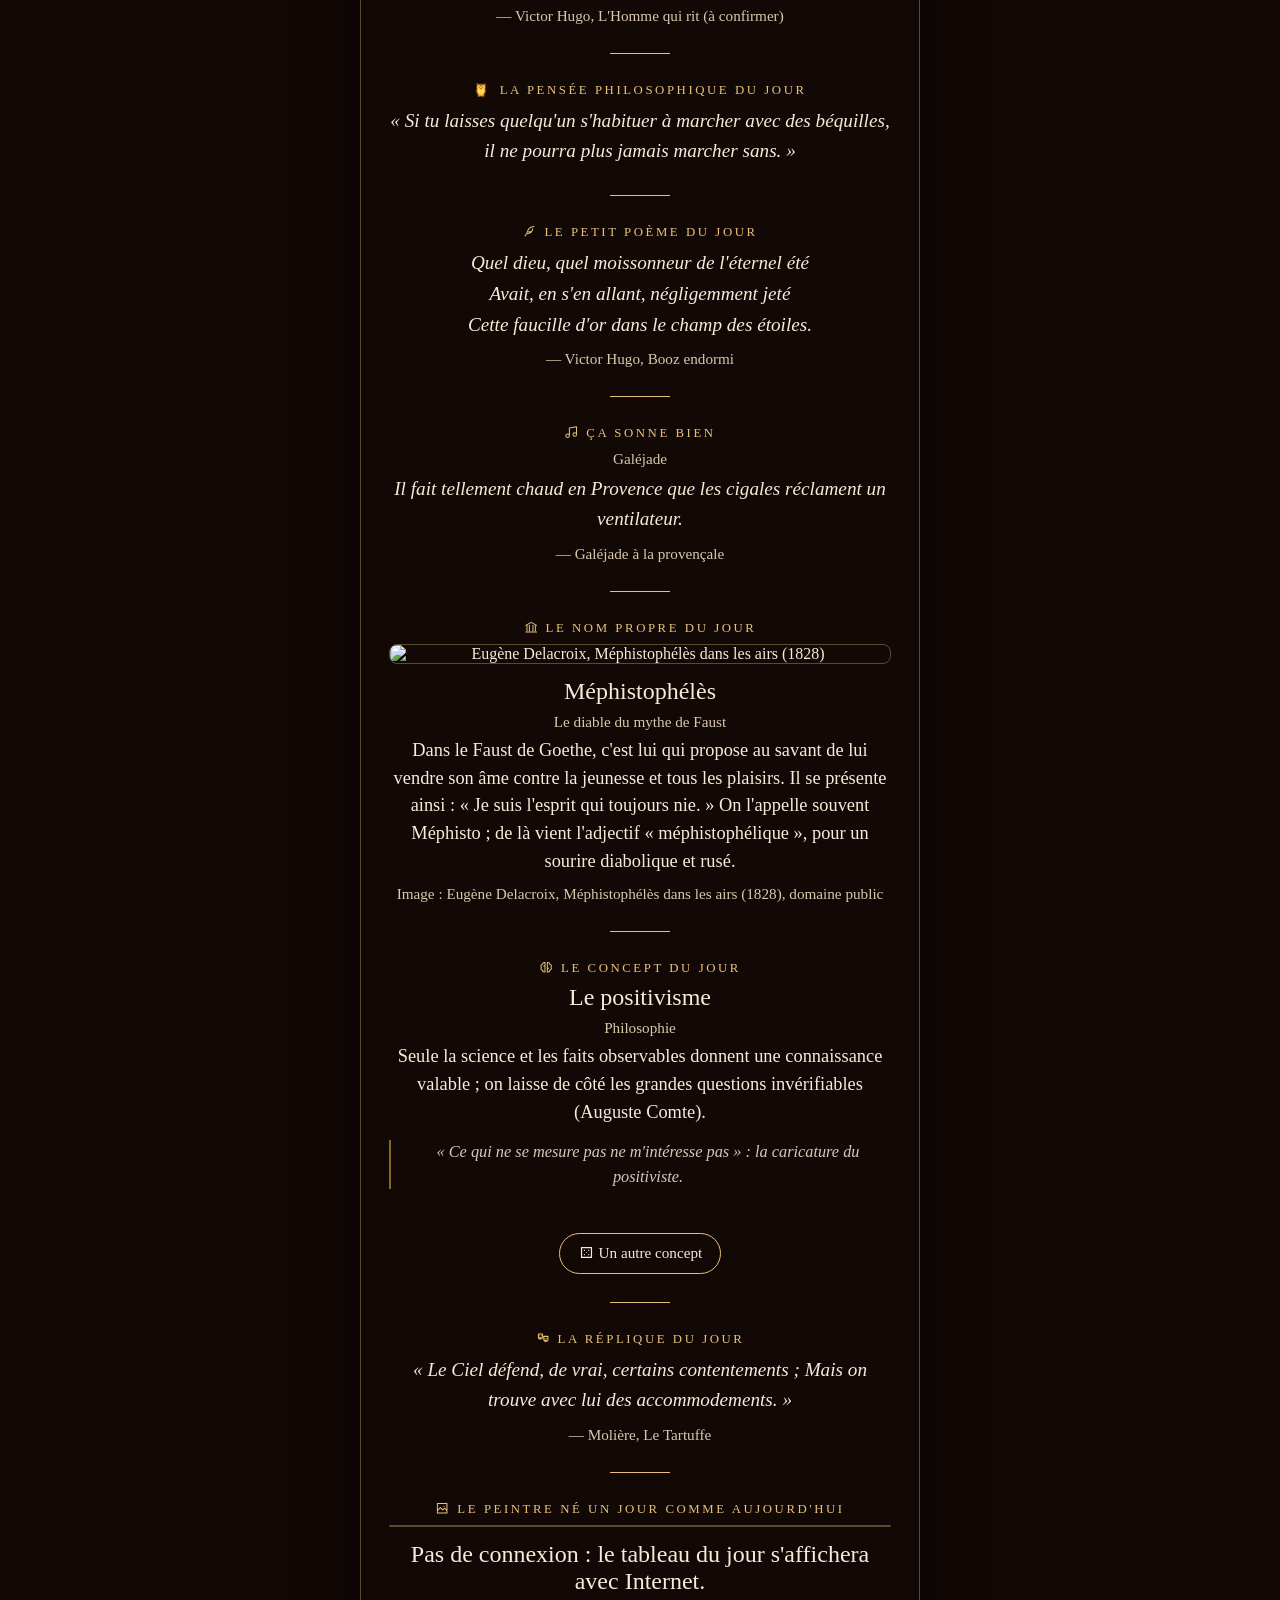
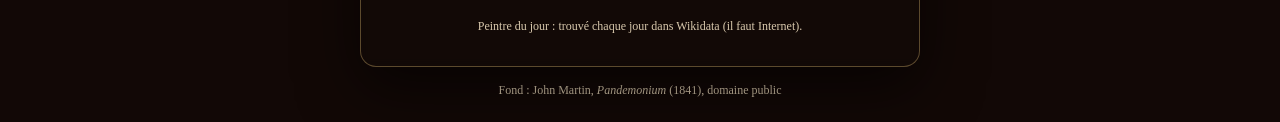
==== commit 617076b6: "v66 : la phrase de signature retirée Co-Authored-By: Claude Opus 5.5 <noreply@anthropic.com>" ====
--- a/index.html
+++ b/index.html
@@ -9,8 +9,6 @@
 <body>
   <main class="carte">
     <p class="date" id="date">…</p>
-    <p class="signature">Pris de passion pour la lecture, je vous sers un concentré de mots : un breuvage somptueux.</p>
-
     <!-- La quintessence du jour : l'anecdote, la chute, le défi et la sortie de scène -->
     <section class="bloc quintessence" id="quintessence">
       <span class="q-etincelle" aria-hidden="true"></span><span class="q-etincelle" aria-hidden="true"></span><span class="q-etincelle" aria-hidden="true"></span><span class="q-etincelle" aria-hidden="true"></span><span class="q-etincelle" aria-hidden="true"></span>
